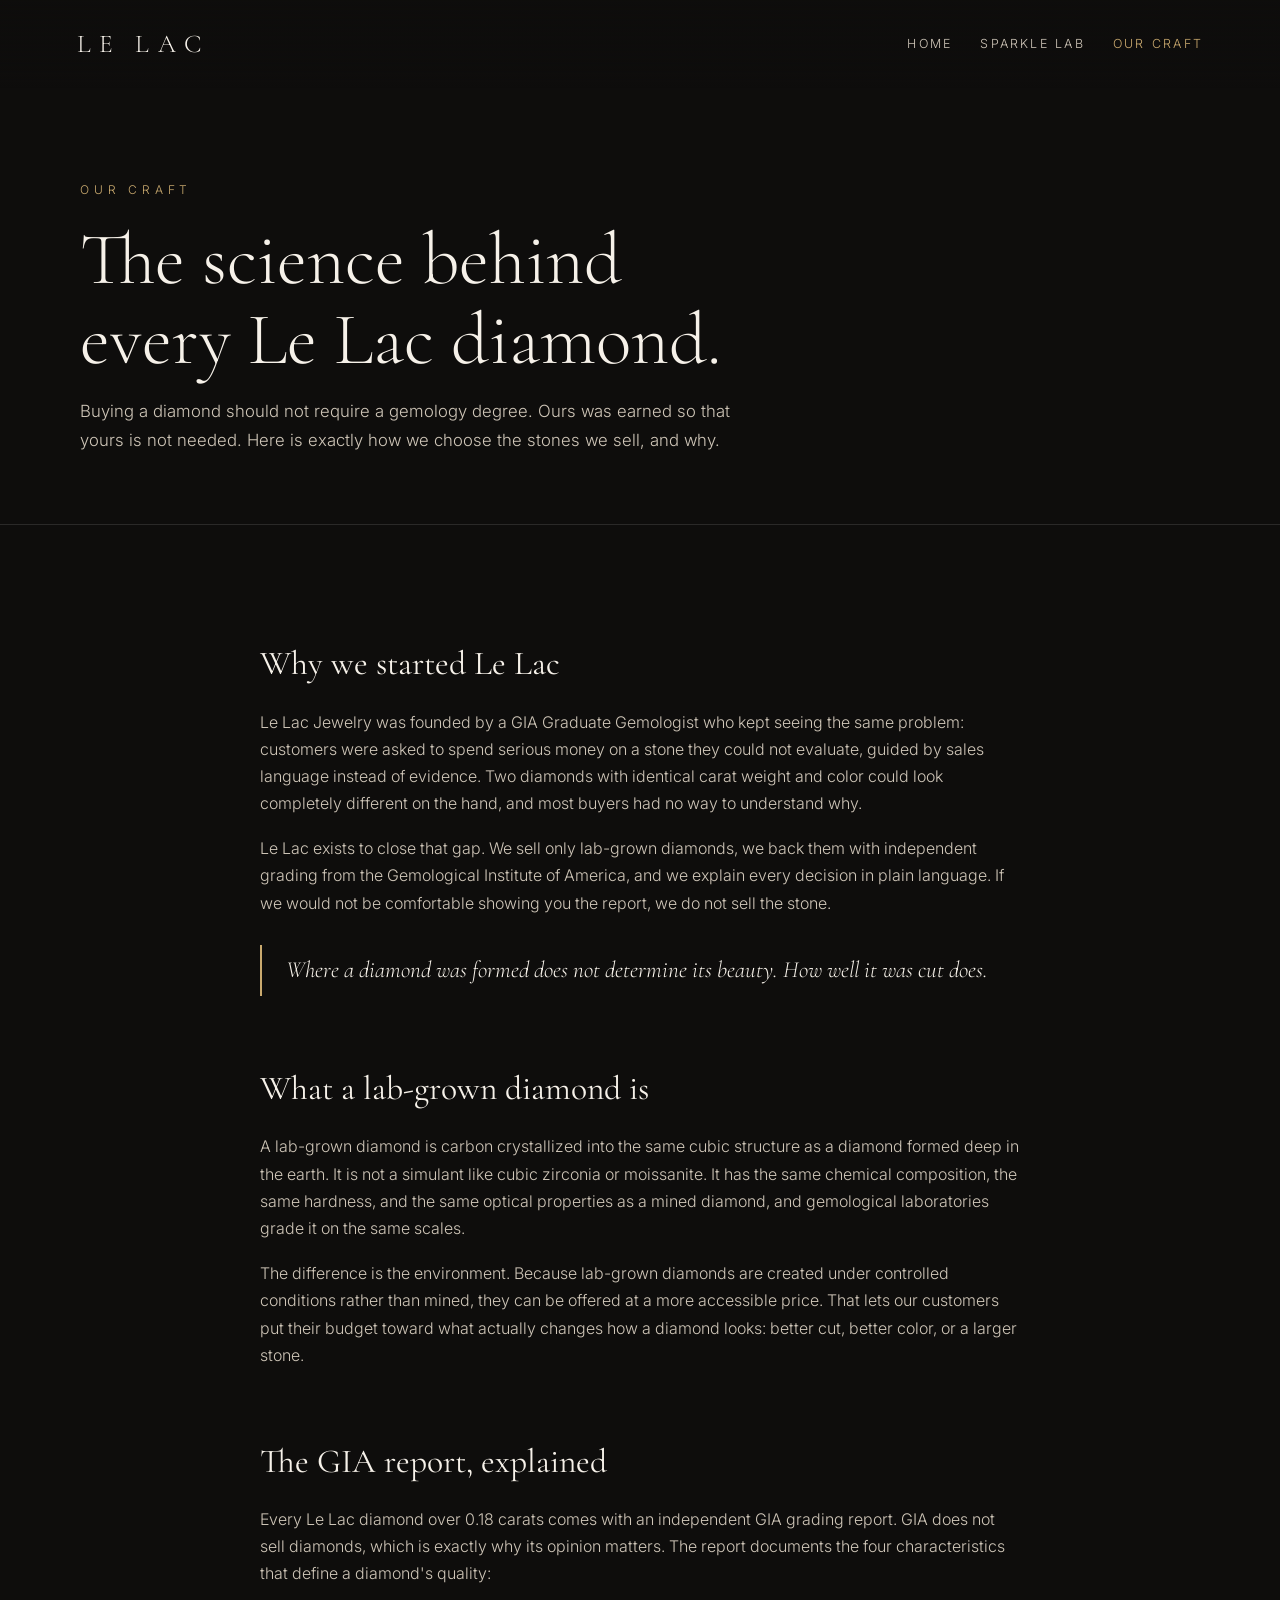
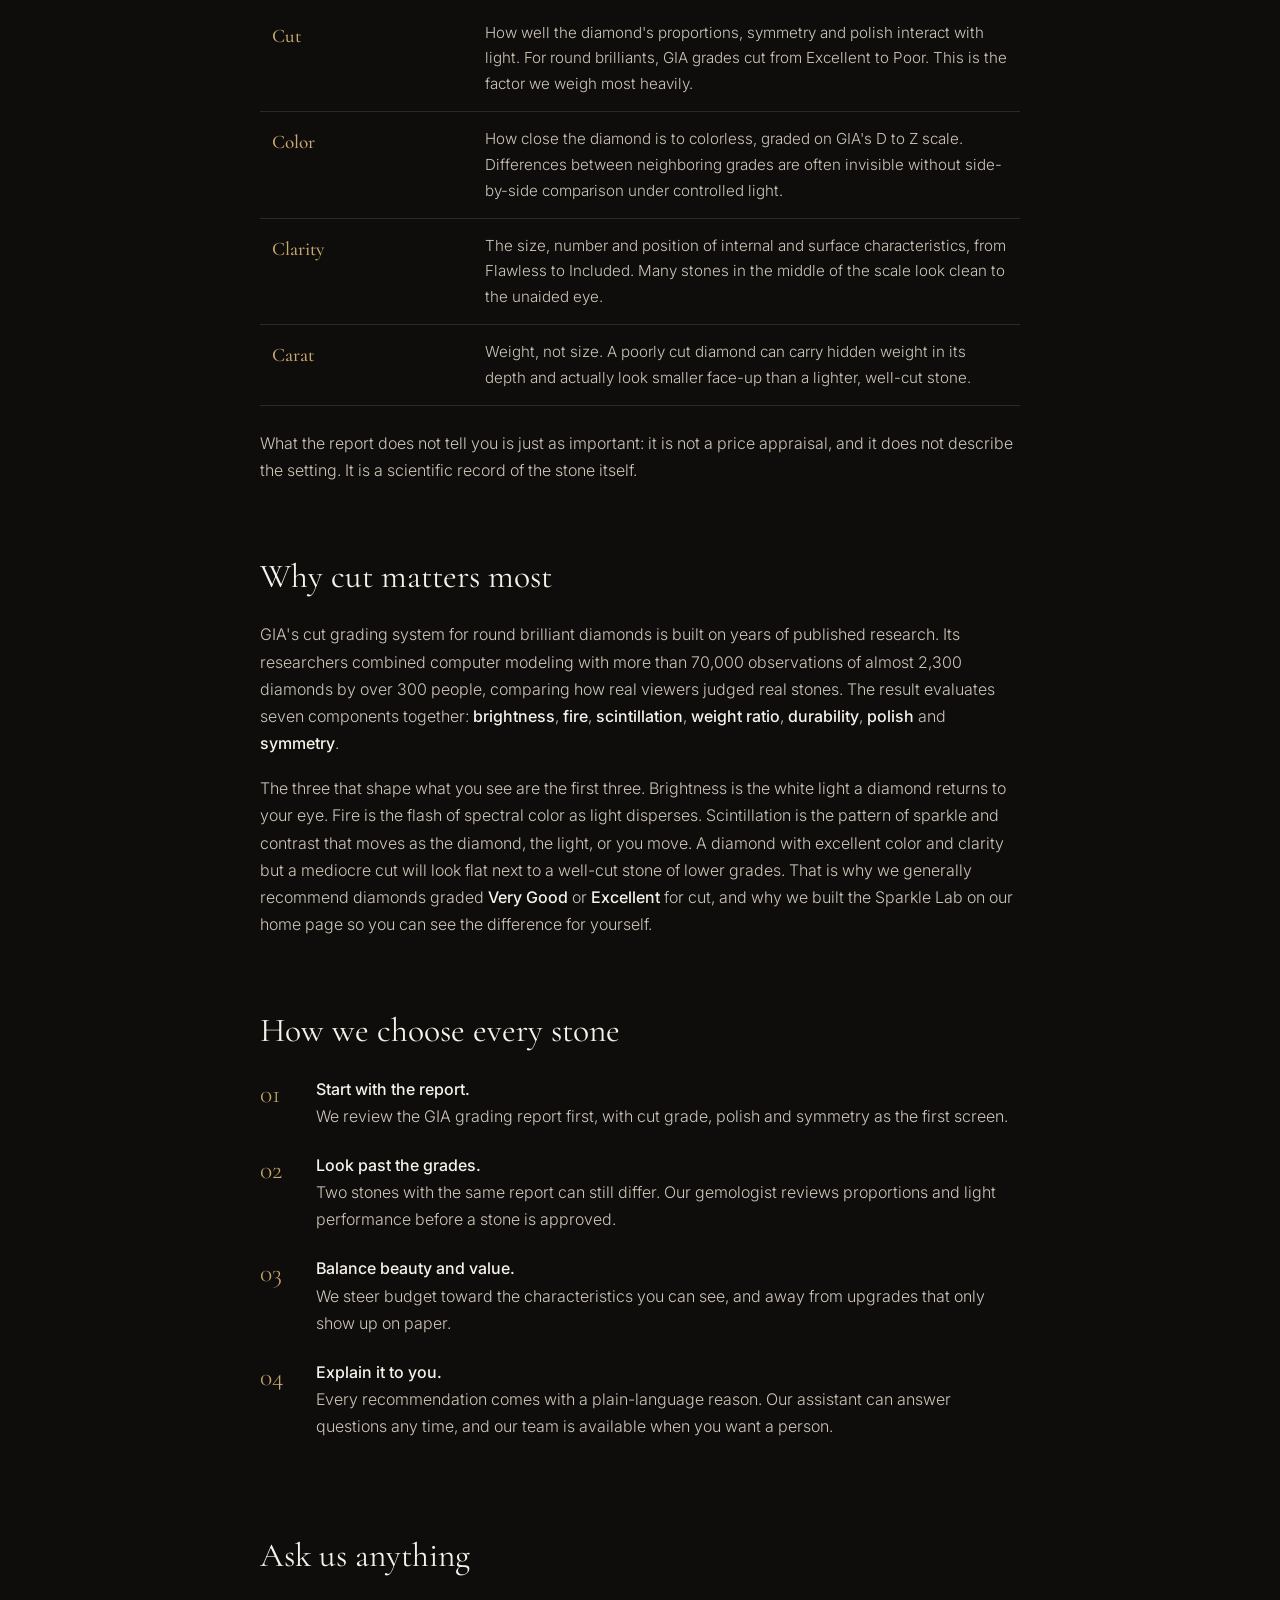
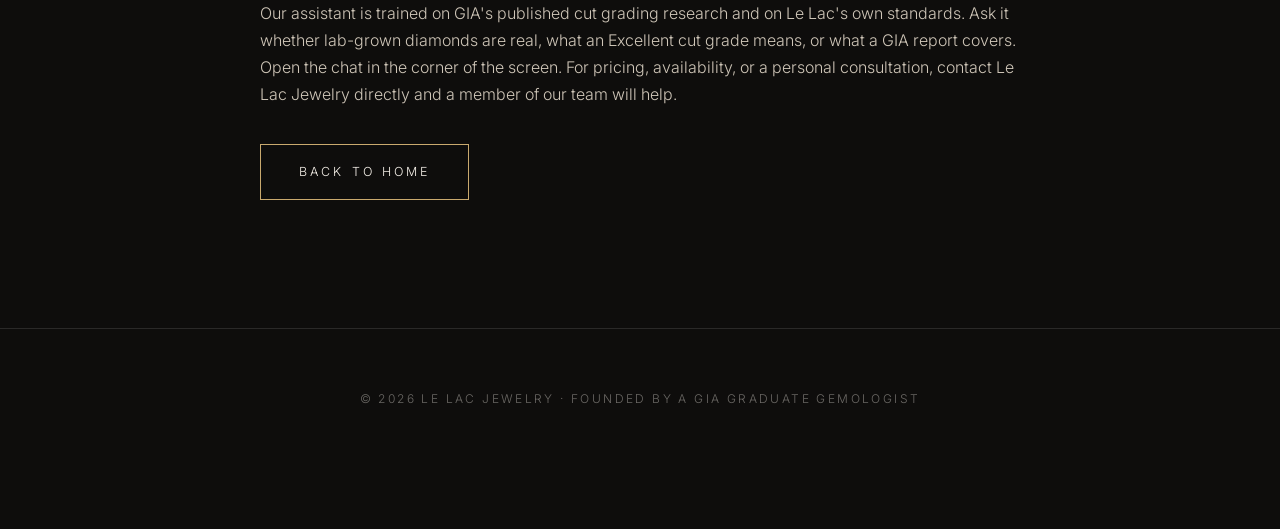
==== our-craft.html @ abd87828 "Add files via upload" ====
<!DOCTYPE html>
<html lang="en">
<head>
  <meta charset="UTF-8">
  <meta name="viewport" content="width=device-width, initial-scale=1.0">
  <title>Our Craft | Le Lac Jewelry</title>
  <meta name="description" content="How Le Lac selects lab-grown diamonds: GIA grading, cut quality and the science of sparkle.">
  <link rel="preconnect" href="https://fonts.googleapis.com">
  <link rel="preconnect" href="https://fonts.gstatic.com" crossorigin>
  <link href="https://fonts.googleapis.com/css2?family=Cormorant+Garamond:ital,wght@0,300;0,400;0,500;1,300;1,400&family=Inter:wght@300;400;500&display=swap" rel="stylesheet">
  <link rel="stylesheet" href="styles.css">
</head>
<body>

  <nav class="nav">
    <a href="index.html" class="brand">Le Lac</a>
    <div class="nav-links">
      <a href="index.html">Home</a>
      <a href="index.html#simulator">Sparkle Lab</a>
      <a href="our-craft.html" class="active">Our Craft</a>
    </div>
  </nav>

  <header class="page-hero">
    <div class="wrap">
      <div class="eyebrow">Our Craft</div>
      <h1>The science behind<br>every Le Lac diamond.</h1>
      <p>Buying a diamond should not require a gemology degree. Ours was earned so that yours is not needed. Here is exactly how we choose the stones we sell, and why.</p>
    </div>
  </header>

  <section>
    <div class="prose">
      <h2>Why we started Le Lac</h2>
      <p>Le Lac Jewelry was founded by a GIA Graduate Gemologist who kept seeing the same problem: customers were asked to spend serious money on a stone they could not evaluate, guided by sales language instead of evidence. Two diamonds with identical carat weight and color could look completely different on the hand, and most buyers had no way to understand why.</p>
      <p>Le Lac exists to close that gap. We sell only lab-grown diamonds, we back them with independent grading from the Gemological Institute of America, and we explain every decision in plain language. If we would not be comfortable showing you the report, we do not sell the stone.</p>

      <blockquote>Where a diamond was formed does not determine its beauty. How well it was cut does.</blockquote>

      <h2>What a lab-grown diamond is</h2>
      <p>A lab-grown diamond is carbon crystallized into the same cubic structure as a diamond formed deep in the earth. It is not a simulant like cubic zirconia or moissanite. It has the same chemical composition, the same hardness, and the same optical properties as a mined diamond, and gemological laboratories grade it on the same scales.</p>
      <p>The difference is the environment. Because lab-grown diamonds are created under controlled conditions rather than mined, they can be offered at a more accessible price. That lets our customers put their budget toward what actually changes how a diamond looks: better cut, better color, or a larger stone.</p>

      <h2>The GIA report, explained</h2>
      <p>Every Le Lac diamond over 0.18 carats comes with an independent GIA grading report. GIA does not sell diamonds, which is exactly why its opinion matters. The report documents the four characteristics that define a diamond's quality:</p>
      <table class="cs-table">
        <tr><th>Cut</th><td>How well the diamond's proportions, symmetry and polish interact with light. For round brilliants, GIA grades cut from Excellent to Poor. This is the factor we weigh most heavily.</td></tr>
        <tr><th>Color</th><td>How close the diamond is to colorless, graded on GIA's D to Z scale. Differences between neighboring grades are often invisible without side-by-side comparison under controlled light.</td></tr>
        <tr><th>Clarity</th><td>The size, number and position of internal and surface characteristics, from Flawless to Included. Many stones in the middle of the scale look clean to the unaided eye.</td></tr>
        <tr><th>Carat</th><td>Weight, not size. A poorly cut diamond can carry hidden weight in its depth and actually look smaller face-up than a lighter, well-cut stone.</td></tr>
      </table>
      <p>What the report does not tell you is just as important: it is not a price appraisal, and it does not describe the setting. It is a scientific record of the stone itself.</p>

      <h2>Why cut matters most</h2>
      <p>GIA's cut grading system for round brilliant diamonds is built on years of published research. Its researchers combined computer modeling with more than 70,000 observations of almost 2,300 diamonds by over 300 people, comparing how real viewers judged real stones. The result evaluates seven components together: <strong>brightness</strong>, <strong>fire</strong>, <strong>scintillation</strong>, <strong>weight ratio</strong>, <strong>durability</strong>, <strong>polish</strong> and <strong>symmetry</strong>.</p>
      <p>The three that shape what you see are the first three. Brightness is the white light a diamond returns to your eye. Fire is the flash of spectral color as light disperses. Scintillation is the pattern of sparkle and contrast that moves as the diamond, the light, or you move. A diamond with excellent color and clarity but a mediocre cut will look flat next to a well-cut stone of lower grades. That is why we generally recommend diamonds graded <strong>Very Good</strong> or <strong>Excellent</strong> for cut, and why we built the Sparkle Lab on our home page so you can see the difference for yourself.</p>

      <h2>How we choose every stone</h2>
      <ol class="steps">
        <li><strong>Start with the report.</strong> We review the GIA grading report first, with cut grade, polish and symmetry as the first screen.</li>
        <li><strong>Look past the grades.</strong> Two stones with the same report can still differ. Our gemologist reviews proportions and light performance before a stone is approved.</li>
        <li><strong>Balance beauty and value.</strong> We steer budget toward the characteristics you can see, and away from upgrades that only show up on paper.</li>
        <li><strong>Explain it to you.</strong> Every recommendation comes with a plain-language reason. Our assistant can answer questions any time, and our team is available when you want a person.</li>
      </ol>

      <h2>Ask us anything</h2>
      <p>Our assistant is trained on GIA's published cut grading research and on Le Lac's own standards. Ask it whether lab-grown diamonds are real, what an Excellent cut grade means, or what a GIA report covers. Open the chat in the corner of the screen. For pricing, availability, or a personal consultation, contact Le Lac Jewelry directly and a member of our team will help.</p>
      <p style="margin-top:36px"><a href="index.html" class="btn">Back to Home</a></p>
    </div>
  </section>

  <footer>
    <div class="foot-line">&copy; 2026 Le Lac Jewelry &middot; Founded by a GIA Graduate Gemologist</div>
  </footer>

  <script src="site.js"></script>
  <!-- Chatling chatbot -->
  <script> window.chtlConfig = { chatbotId: "6631523819" } </script>
  <script async data-id="6631523819" id="chtl-script" type="text/javascript" src="https://chatling.ai/js/embed.js"></script>
</body>
</html>
---- styles.css ----
:root {
  --ink: #0e0d0c;
  --ink-2: #1a1816;
  --ivory: #f6f1e9;
  --ivory-dim: #cfc6b8;
  --gold: #c9a96e;
  --gold-soft: rgba(201, 169, 110, 0.18);
  --line: rgba(246, 241, 233, 0.12);
  --serif: "Cormorant Garamond", Georgia, serif;
  --sans: "Inter", system-ui, -apple-system, sans-serif;
}

* { box-sizing: border-box; margin: 0; padding: 0; }
html { scroll-behavior: smooth; }
body {
  background: var(--ink);
  color: var(--ivory);
  font-family: var(--sans);
  font-weight: 300;
  line-height: 1.7;
  -webkit-font-smoothing: antialiased;
}
a { color: inherit; }

/* Nav */
.nav {
  position: fixed; inset: 0 0 auto 0; z-index: 20;
  display: flex; align-items: center; justify-content: space-between;
  padding: 22px 6vw;
  background: linear-gradient(to bottom, rgba(14,13,12,0.85), rgba(14,13,12,0));
}
.brand {
  font-family: var(--serif); font-size: 1.6rem; letter-spacing: 0.32em;
  text-transform: uppercase; text-decoration: none;
}
.nav-links { display: flex; gap: 28px; font-size: 0.78rem; letter-spacing: 0.18em; text-transform: uppercase; }
.nav-links a { text-decoration: none; color: var(--ivory-dim); transition: color .2s; }
.nav-links a:hover, .nav-links a.active { color: var(--gold); }

/* Hero */
.hero { position: relative; height: 100vh; min-height: 560px; overflow: hidden; }
.hero video {
  position: absolute; inset: 0; width: 100%; height: 100%; object-fit: cover;
}
.hero::after {
  content: ""; position: absolute; inset: 0;
  background: linear-gradient(to bottom, rgba(14,13,12,0.55) 0%, rgba(14,13,12,0) 22%, rgba(14,13,12,0) 38%, rgba(14,13,12,0.82) 66%, rgba(14,13,12,0.96) 100%);
}
.hero-content {
  position: relative; z-index: 2; height: 100%;
  display: flex; flex-direction: column; align-items: center; justify-content: flex-end;
  text-align: center; padding: 0 6vw 9vh;
  text-shadow: 0 2px 18px rgba(0,0,0,0.6);
}
.eyebrow { font-size: 0.75rem; letter-spacing: 0.4em; text-transform: uppercase; color: var(--gold); margin-bottom: 20px; }
.hero h1 {
  font-family: var(--serif); font-weight: 300;
  font-size: clamp(2.6rem, 7vw, 5.8rem); line-height: 1.05; margin-bottom: 22px;
}
.hero h1 em { font-style: italic; color: var(--gold); }
.hero p { max-width: 560px; color: var(--ivory-dim); font-size: 1.05rem; margin-bottom: 38px; }

.btn {
  display: inline-block; padding: 16px 38px;
  border: 1px solid var(--gold); color: var(--ivory); text-decoration: none;
  font-size: 0.78rem; letter-spacing: 0.25em; text-transform: uppercase;
  background: transparent; cursor: pointer; transition: background .25s, color .25s;
}
.btn:hover { background: var(--gold); color: var(--ink); }

/* Sections */
section { padding: 110px 6vw; }
.wrap { max-width: 1120px; margin: 0 auto; }
.section-title { font-family: var(--serif); font-weight: 300; font-size: clamp(2rem, 4vw, 3.2rem); line-height: 1.15; margin-bottom: 18px; }
.lede { color: var(--ivory-dim); max-width: 640px; margin-bottom: 56px; }

.pillars { display: grid; grid-template-columns: repeat(3, 1fr); gap: 1px; background: var(--line); border: 1px solid var(--line); }
.pillar { background: var(--ink); padding: 44px 34px; }
.pillar .num { font-family: var(--serif); color: var(--gold); font-size: 1.1rem; margin-bottom: 18px; }
.pillar h3 { font-family: var(--serif); font-weight: 400; font-size: 1.6rem; margin-bottom: 12px; }
.pillar p { color: var(--ivory-dim); font-size: 0.95rem; }

/* Sparkle simulator (X-factor) */
.sim { background: var(--ink-2); border-top: 1px solid var(--line); border-bottom: 1px solid var(--line); }
.sim-grid { display: grid; grid-template-columns: 1fr 1fr; gap: 60px; align-items: center; }
.sim-stage {
  position: relative; aspect-ratio: 1; max-width: 460px; width: 100%; margin: 0 auto;
  border-radius: 50%;
  background: radial-gradient(circle, #23201c 0%, var(--ink) 70%);
}
#gemCanvas { width: 100%; height: 100%; display: block; }
.grade-labels { display: flex; justify-content: space-between; font-size: 0.72rem; letter-spacing: 0.15em; text-transform: uppercase; color: var(--ivory-dim); margin-top: 10px; }
input[type=range] { width: 100%; accent-color: var(--gold); margin-top: 26px; cursor: pointer; }
.grade-readout { font-family: var(--serif); font-size: 2.4rem; color: var(--gold); margin-top: 26px; }
.meters { margin-top: 18px; display: grid; gap: 14px; }
.meter span { display: flex; justify-content: space-between; font-size: 0.78rem; letter-spacing: 0.12em; text-transform: uppercase; color: var(--ivory-dim); margin-bottom: 6px; }
.bar { height: 3px; background: var(--line); }
.bar i { display: block; height: 100%; background: var(--gold); transition: width .4s ease; }
.grade-note { margin-top: 22px; color: var(--ivory-dim); font-size: 0.95rem; min-height: 3.4em; }

/* CTA band */
.cta { text-align: center; }
.cta .section-title { margin-bottom: 26px; }

/* Content page */
.page-hero { padding: 180px 6vw 70px; border-bottom: 1px solid var(--line); }
.page-hero h1 { font-family: var(--serif); font-weight: 300; font-size: clamp(2.6rem, 6vw, 4.6rem); line-height: 1.08; }
.page-hero p { color: var(--ivory-dim); max-width: 660px; margin-top: 18px; font-size: 1.05rem; }

.prose { max-width: 760px; margin: 0 auto; }
.prose h2 { font-family: var(--serif); font-weight: 400; font-size: 2.1rem; margin: 64px 0 16px; }
.prose h2:first-child { margin-top: 0; }
.prose p { color: var(--ivory-dim); margin-bottom: 18px; }
.prose strong { color: var(--ivory); font-weight: 500; }

.cs-table { width: 100%; border-collapse: collapse; margin: 12px 0 24px; font-size: 0.95rem; }
.cs-table th, .cs-table td { text-align: left; padding: 14px 12px; border-bottom: 1px solid var(--line); vertical-align: top; }
.cs-table th { font-family: var(--serif); font-weight: 500; font-size: 1.2rem; color: var(--gold); width: 28%; }
.cs-table td { color: var(--ivory-dim); }

.steps { counter-reset: s; list-style: none; margin: 8px 0 24px; }
.steps li { counter-increment: s; position: relative; padding: 0 0 22px 56px; color: var(--ivory-dim); }
.steps li::before {
  content: counter(s, decimal-leading-zero); position: absolute; left: 0; top: -4px;
  font-family: var(--serif); font-size: 1.6rem; color: var(--gold);
}
.steps li strong { display: block; color: var(--ivory); font-weight: 500; }

blockquote {
  border-left: 2px solid var(--gold); padding: 6px 0 6px 24px; margin: 28px 0;
  font-family: var(--serif); font-size: 1.45rem; font-style: italic; color: var(--ivory);
}

/* Footer */
footer { padding: 60px 6vw 120px; border-top: 1px solid var(--line); }
.xfactor {
  max-width: 760px; margin: 0 auto 36px; padding: 22px 26px;
  border: 1px solid var(--gold-soft); background: rgba(201,169,110,0.05);
  font-size: 0.9rem; color: var(--ivory-dim);
}
.xfactor b { color: var(--gold); font-weight: 500; letter-spacing: 0.12em; text-transform: uppercase; font-size: 0.75rem; display: block; margin-bottom: 6px; }
.foot-line { text-align: center; font-size: 0.75rem; letter-spacing: 0.2em; text-transform: uppercase; color: rgba(246,241,233,0.4); }

/* Reveal on scroll */
.reveal { opacity: 0; transform: translateY(24px); transition: opacity .9s ease, transform .9s ease; }
.reveal.in { opacity: 1; transform: none; }

@media (max-width: 820px) {
  .pillars { grid-template-columns: 1fr; }
  .sim-grid { grid-template-columns: 1fr; gap: 30px; }
  .nav-links { gap: 16px; }
  section { padding: 80px 6vw; }
}
@media (max-width: 480px) {
  .hero video { object-position: 50% 20%; }
  .hero p { font-size: 0.95rem; margin-bottom: 28px; }
  .nav { padding: 18px 16px; }
  .brand { font-size: 1.2rem; letter-spacing: 0.24em; }
  .nav-links { font-size: 0.68rem; gap: 12px; }
}
@media (prefers-reduced-motion: reduce) {
  .reveal { opacity: 1; transform: none; transition: none; }
}
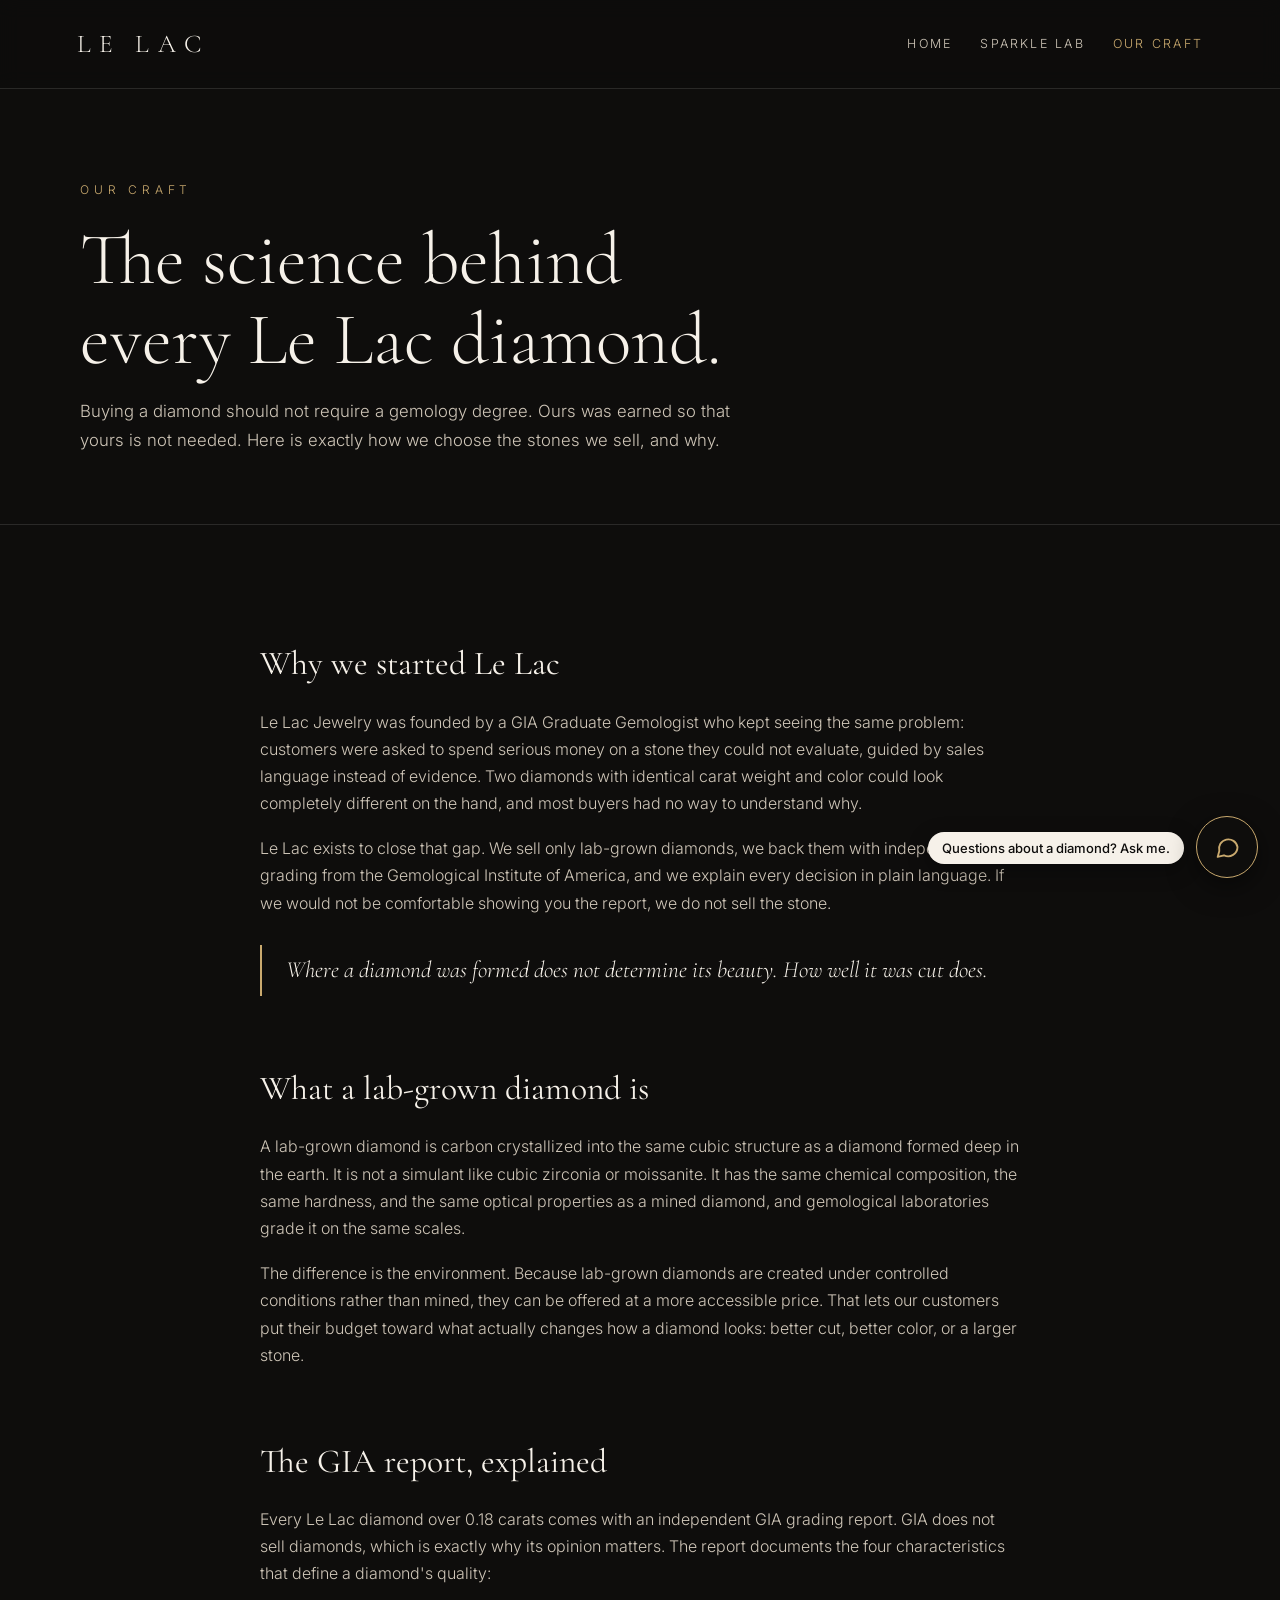
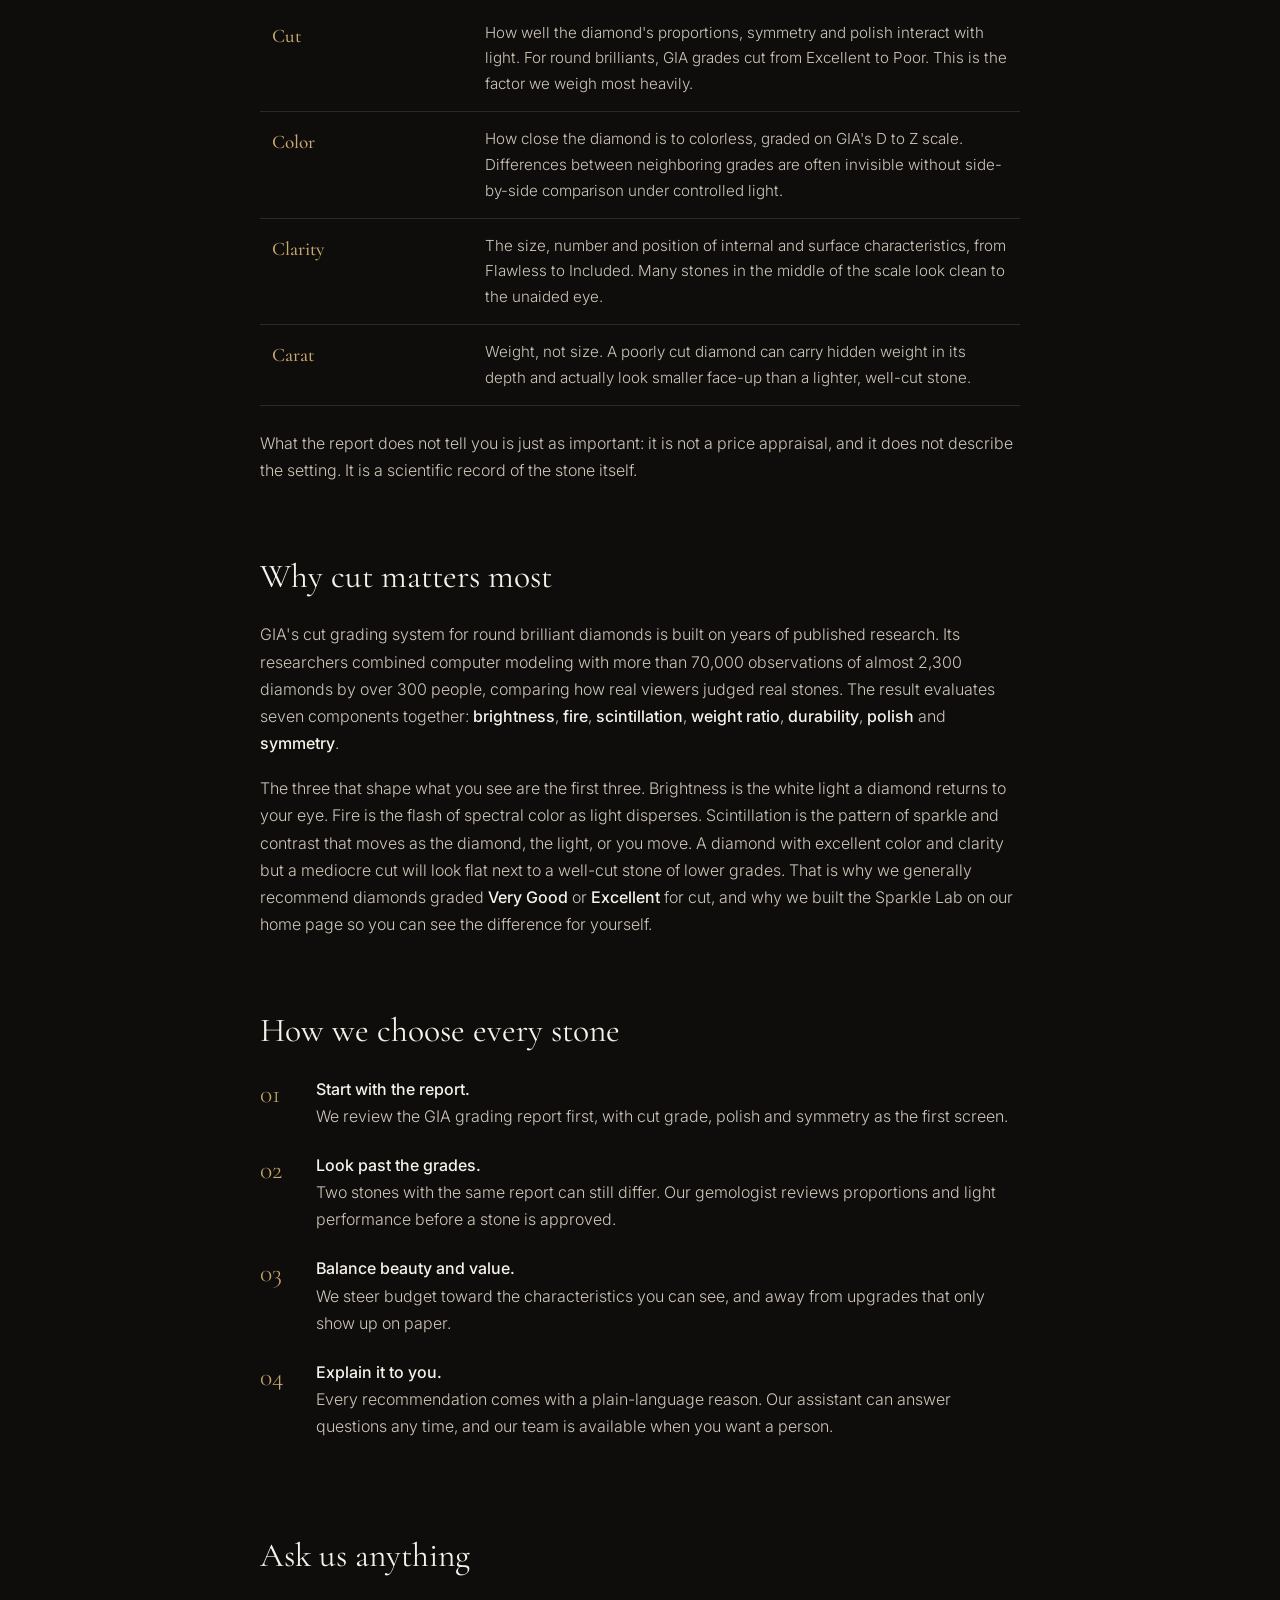
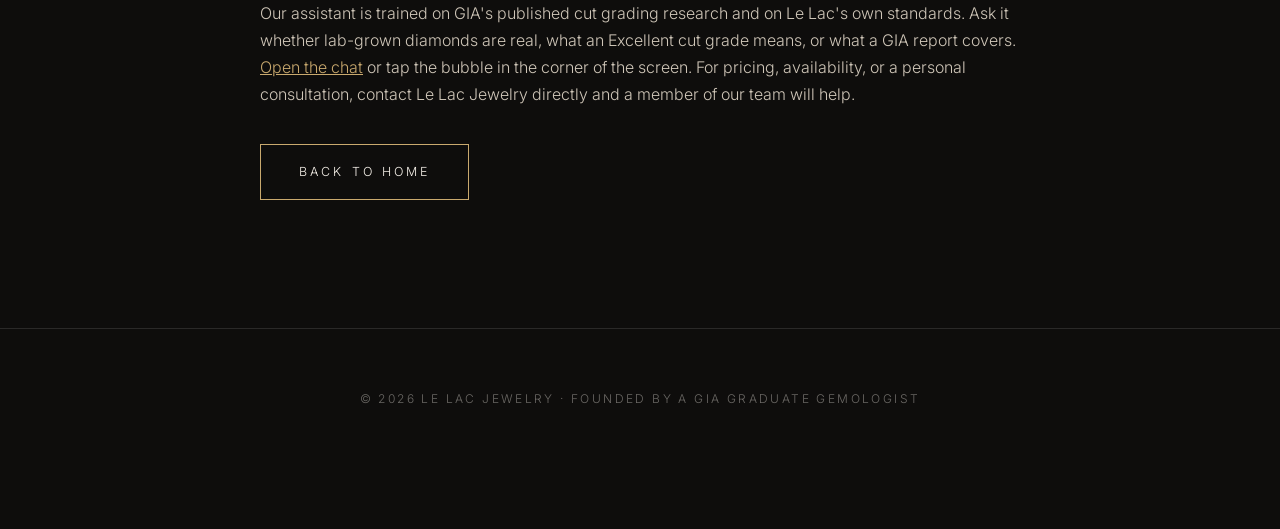
==== commit cbd69982: "Add files via upload" ====
--- a/our-craft.html
+++ b/our-craft.html
@@ -64,7 +64,7 @@
       </ol>
 
       <h2>Ask us anything</h2>
-      <p>Our assistant is trained on GIA's published cut grading research and on Le Lac's own standards. Ask it whether lab-grown diamonds are real, what an Excellent cut grade means, or what a GIA report covers. Open the chat in the corner of the screen. For pricing, availability, or a personal consultation, contact Le Lac Jewelry directly and a member of our team will help.</p>
+      <p>Our assistant is trained on GIA's published cut grading research and on Le Lac's own standards. Ask it whether lab-grown diamonds are real, what an Excellent cut grade means, or what a GIA report covers. <a href="#" data-open-chat style="color:var(--gold)">Open the chat</a> or tap the bubble in the corner of the screen. For pricing, availability, or a personal consultation, contact Le Lac Jewelry directly and a member of our team will help.</p>
       <p style="margin-top:36px"><a href="index.html" class="btn">Back to Home</a></p>
     </div>
   </section>
@@ -74,8 +74,7 @@
   </footer>
 
   <script src="site.js"></script>
-  <!-- Chatling chatbot -->
-  <script> window.chtlConfig = { chatbotId: "6631523819" } </script>
-  <script async data-id="6631523819" id="chtl-script" type="text/javascript" src="https://chatling.ai/js/embed.js"></script>
+  <!-- Le Lac Assistant chatbot (Chatling, Lab 3) -->
+  <script src="chat.js"></script>
 </body>
 </html>
--- a/styles.css
+++ b/styles.css
@@ -27,7 +27,9 @@
   position: fixed; inset: 0 0 auto 0; z-index: 20;
   display: flex; align-items: center; justify-content: space-between;
   padding: 22px 6vw;
-  background: linear-gradient(to bottom, rgba(14,13,12,0.85), rgba(14,13,12,0));
+  background: rgba(14,13,12,0.78);
+  -webkit-backdrop-filter: blur(10px); backdrop-filter: blur(10px);
+  border-bottom: 1px solid var(--line);
 }
 .brand {
   font-family: var(--serif); font-size: 1.6rem; letter-spacing: 0.32em;
